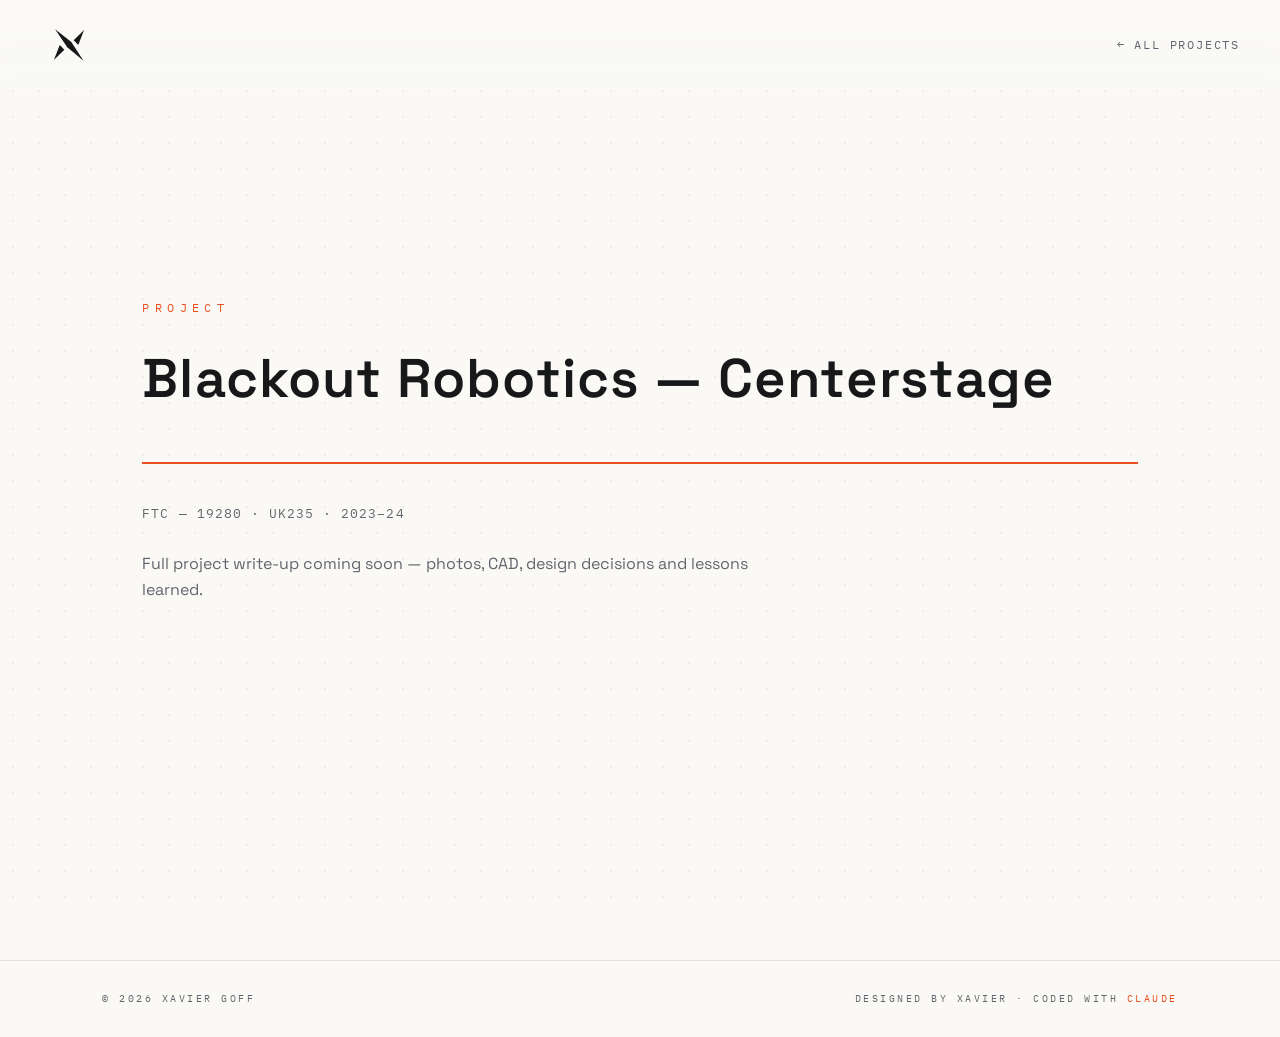
==== projects/blackout-centerstage.html @ dbae49eb "Makeathon Added, Co-contributors added, openable project boxes" ====
<!DOCTYPE html>
<html lang="en">
<head>
<meta charset="UTF-8">
<meta name="viewport" content="width=device-width, initial-scale=1.0">
<title>Blackout Robotics — Centerstage — Xavier Goff</title>
<link rel="preconnect" href="https://fonts.googleapis.com">
<link rel="preconnect" href="https://fonts.gstatic.com" crossorigin>
<link href="https://fonts.googleapis.com/css2?family=Space+Grotesk:wght@300;400;500;600;700&family=IBM+Plex+Mono:wght@300;400;500&display=swap" rel="stylesheet">
<link rel="stylesheet" href="../styles.css">
</head>
<body>
<div class="grid-bg"></div>
<nav>
  <a href="../index.html" aria-label="Home">
    <svg class="nav-mark" viewBox="0 0 100 100" xmlns="http://www.w3.org/2000/svg">
      <path d="M26 23 L54 45 L75 77 L47 54 Z"/>
      <path d="M76 24 L58 42 L66 50 Z"/>
      <path d="M24 76 L42 58 L34 50 Z"/>
    </svg>
  </a>
  <div class="nav-links">
    <a href="../index.html#projects">← All Projects</a>
  </div>
</nav>
<section style="min-height:100vh;display:flex;flex-direction:column;justify-content:center">
  <div class="kicker">Project</div>
  <h2 class="section-title">Blackout Robotics — Centerstage</h2>
  <div class="rule" style="transform:scaleX(1)"></div>
  <p style="font-family:var(--font-mono);font-size:13px;color:var(--ink-dim);letter-spacing:.08em">FTC — 19280 · UK235 · 2023–24</p>
  <p style="color:var(--ink-dim);margin-top:26px;max-width:640px">Full project write-up coming soon —
  photos, CAD, design decisions and lessons learned.</p>
</section>
<footer>
  <span>© 2026 XAVIER GOFF</span>
  <span>DESIGNED BY XAVIER · CODED WITH <a class="credit" href="https://claude.ai" target="_blank" rel="noopener">CLAUDE</a></span>
</footer>
</body>
</html>
---- styles.css ----
/* ============================================================
   THEME TOKENS — clean light theme with a bold accent.
   Change these to re-skin the whole site.
   ============================================================ */
:root{
  --bg:          #faf9f6;   /* warm off-white */
  --bg-2:        #ffffff;   /* card white */
  --ink:         #17181a;   /* near-black text */
  --ink-dim:     #63666e;   /* secondary text */
  --line:        #e4e1d8;   /* hairline rules */
  --line-bright: #cfc9ba;   /* stronger rules */
  --accent:      #e8501f;   /* international orange — the pop */
  --accent-soft: rgba(232,80,31,.07);
  --font-head: 'Space Grotesk', sans-serif;
  --font-mono: 'IBM Plex Mono', monospace;
}

*{margin:0;padding:0;box-sizing:border-box}
html{scroll-behavior:smooth}
body{
  background:var(--bg);
  color:var(--ink);
  font-family:var(--font-head);
  overflow-x:hidden;
  line-height:1.6;
}

/* ---------- scroll progress bar ---------- */
#progress{position:fixed;top:0;left:0;height:3px;width:0;background:var(--accent);z-index:200}

/* ---------- dot grid background ---------- */
.grid-bg{
  position:fixed;inset:0;z-index:-3;pointer-events:none;
  background-image:radial-gradient(circle, var(--line) 1px, transparent 1.4px);
  background-size:26px 26px;
  opacity:.55;
  animation:gridDrift 120s linear infinite;
}
@keyframes gridDrift{from{background-position:0 0}to{background-position:104px 104px}}

/* ---------- floating geometric shapes (ambient movement) ---------- */
.shape-wrap{position:fixed;z-index:-2;pointer-events:none;will-change:transform}
.shape{opacity:.28;animation:floatA var(--dur,26s) ease-in-out infinite alternate}
.shape.sq{border:1.5px solid var(--accent)}
.shape.sq.gray{border-color:var(--line-bright)}
.shape.ci{border:1.5px solid var(--accent);border-radius:50%}
.shape.ci.gray{border-color:var(--line-bright)}
.shape.di{border:1.5px solid var(--accent);transform:rotate(45deg)}
.shape.dot{background:var(--accent);border-radius:50%;opacity:.35}
.shape.plus{color:var(--accent);font-family:var(--font-mono);font-size:22px;opacity:.4}
@keyframes floatA{
  from{transform:translate(0,0) rotate(0deg)}
  to{transform:translate(26px,-34px) rotate(14deg)}
}

/* ---------- nav ---------- */
nav{
  position:fixed;top:0;left:0;right:0;z-index:100;
  display:flex;justify-content:space-between;align-items:center;
  padding:16px 40px;
  background:linear-gradient(rgba(250,249,246,.95), rgba(250,249,246,.8) 70%, transparent);
  backdrop-filter:blur(6px);
}
/* Your logo, vectorized. To swap in an exact file later, replace the
   <path> data in the nav <svg> and in the sketch divider <svg> below. */
.nav-mark{width:58px;height:58px;display:block;transition:transform .4s cubic-bezier(.22,1,.36,1)}
@media(max-width:640px){.nav-mark{width:44px;height:44px}}
.nav-mark path{fill:var(--ink);transition:fill .3s}
a:hover > .nav-mark{transform:rotate(90deg)}
a:hover > .nav-mark path{fill:var(--accent)}
.nav-links{display:flex;gap:34px;align-items:center}
.nav-links a{
  color:var(--ink-dim);text-decoration:none;font-family:var(--font-mono);
  font-size:12px;letter-spacing:.15em;text-transform:uppercase;
  position:relative;transition:color .25s;
}
.nav-links a::after{
  content:'';position:absolute;left:0;bottom:-5px;height:2px;width:0;
  background:var(--accent);transition:width .3s;
}
.nav-links a:hover{color:var(--ink)}
.nav-links a:hover::after{width:100%}
@media(max-width:640px){.nav-links{gap:18px}.nav-links a{font-size:10px}nav{padding:14px 20px}}

/* ---------- section scaffolding ---------- */
section{position:relative;padding:130px 8vw;max-width:1200px;margin:0 auto}
.kicker{
  font-family:var(--font-mono);font-size:12px;letter-spacing:.45em;
  text-transform:uppercase;color:var(--accent);margin-bottom:18px;
}
h2.section-title{
  font-size:clamp(2rem,5vw,3.4rem);font-weight:600;letter-spacing:.02em;
  margin-bottom:14px;
}
.rule{
  height:2px;background:var(--accent);margin:26px 0 40px;
  transform-origin:left;transform:scaleX(0);transition:transform 1.1s cubic-bezier(.22,1,.36,1);
}
.visible .rule{transform:scaleX(1)}

/* generic reveal */
.reveal{opacity:0;transform:translateY(28px);transition:opacity .8s ease,transform .8s cubic-bezier(.22,1,.36,1)}
.visible .reveal{opacity:1;transform:none}
.reveal.d1{transition-delay:.12s}.reveal.d2{transition-delay:.24s}.reveal.d3{transition-delay:.36s}

/* ---------- hero ---------- */
.hero{
  min-height:100vh;display:flex;flex-direction:column;justify-content:center;align-items:center;
  text-align:center;padding:0 6vw;position:relative;
}
.hero .kicker{margin-bottom:26px}
.hero h1{
  font-size:clamp(2.6rem,9vw,6.5rem);font-weight:700;letter-spacing:.08em;
  line-height:1.05;
}
.hero h1 span{display:inline-block;opacity:0;transform:translateY(30px);animation:letterIn .7s cubic-bezier(.22,1,.36,1) forwards}
@keyframes letterIn{to{opacity:1;transform:none}}

/* orange swipe under the name */
.name-underline{
  height:5px;width:0;background:var(--accent);margin:22px auto 0;
  animation:swipe .9s cubic-bezier(.22,1,.36,1) forwards 1.5s;
}
@keyframes swipe{to{width:min(340px,52vw)}}

.hero-sub{
  margin-top:24px;font-family:var(--font-mono);font-size:13px;letter-spacing:.12em;
  color:var(--ink-dim);opacity:0;animation:fadeIn 1s forwards 2s;
}
.hero-sub b{color:var(--accent);font-weight:400}
@keyframes fadeIn{to{opacity:1}}
.hero-cta{
  margin-top:46px;opacity:0;animation:fadeIn 1s forwards 2.4s;
  font-family:var(--font-mono);font-size:12px;letter-spacing:.25em;text-transform:uppercase;
  color:var(--ink);text-decoration:none;border:1.5px solid var(--ink);
  padding:14px 30px;position:relative;transition:all .3s;
}
.hero-cta:hover{border-color:var(--accent);color:var(--accent);background:var(--accent-soft);transform:translateY(-2px)}
.scroll-hint{
  position:absolute;bottom:34px;font-family:var(--font-mono);font-size:10px;
  letter-spacing:.4em;color:var(--ink-dim);opacity:0;animation:fadeIn 1s forwards 3s;
}
.scroll-hint::after{
  content:'';display:block;width:1px;height:38px;margin:10px auto 0;
  background:linear-gradient(var(--accent),transparent);animation:hintPulse 2s infinite;
}
@keyframes hintPulse{0%,100%{opacity:.3}50%{opacity:1}}

/* ---------- pencil-sketch logo divider (scroll-scrubbed) ----------
   The wrapper is tall; the artwork is sticky-centered in the viewport
   and sketches itself in as you scroll through the wrapper. */
.sketch-wrap{min-height:100vh;position:relative}
.sketch-sticky{
  height:100vh;
  display:flex;flex-direction:column;align-items:center;justify-content:center;
}
.sketch-svg{width:min(470px,78vw);height:auto;overflow:visible;will-change:transform}
.sketch-path{stroke:#43444a;stroke-width:1.7;fill:none;stroke-linejoin:round;stroke-linecap:round}
.sketch-fill{opacity:.9}
.logo-caption{
  font-family:var(--font-mono);font-size:10px;letter-spacing:.35em;color:var(--ink-dim);
  text-transform:uppercase;margin-top:26px;
}

/* ---------- about ---------- */
.about-grid{display:grid;grid-template-columns:340px 1fr;gap:60px;align-items:start}
@media(max-width:860px){.about-grid{grid-template-columns:1fr}}
.photo-frame{
  position:relative;aspect-ratio:4/5;border:1.5px solid var(--ink);
  background:repeating-linear-gradient(45deg, transparent, transparent 10px, rgba(23,24,26,.04) 10px, rgba(23,24,26,.04) 11px);
  display:flex;align-items:center;justify-content:center;
}
.photo-frame::before,.photo-frame::after{
  content:'';position:absolute;width:18px;height:18px;border:2px solid var(--accent);
}
.photo-frame::before{top:-7px;left:-7px;border-right:none;border-bottom:none}
.photo-frame::after{bottom:-7px;right:-7px;border-left:none;border-top:none}
.photo-frame .ph-label{font-family:var(--font-mono);font-size:11px;letter-spacing:.25em;color:var(--ink-dim);text-align:center;padding:0 20px}
/* To use a real photo: delete the .ph-label div and add
   <img src="me.jpg" style="width:100%;height:100%;object-fit:cover"> inside .photo-frame */
.about-text p{color:var(--ink-dim);margin-bottom:14px;font-size:1rem}
.about-text p b{color:var(--ink);font-weight:500}

.spec-sheet{
  margin-top:18px;display:grid;grid-template-columns:repeat(auto-fit,minmax(140px,1fr));gap:1px;
  background:var(--line);border:1px solid var(--line);
}
.spec{background:var(--bg-2);padding:12px 14px}
.spec .num{font-size:1.45rem;font-weight:600;color:var(--accent)}
.spec .lbl{font-family:var(--font-mono);font-size:10px;letter-spacing:.2em;text-transform:uppercase;color:var(--ink-dim);margin-top:4px}

/* ---------- projects ---------- */
.proj{
  position:relative;border:1px solid var(--line);background:#ffffff;
  padding:54px 54px 48px;margin-bottom:70px;
  transition:border-color .35s, box-shadow .35s, transform .35s;
}
.proj:hover{border-color:var(--line-bright);box-shadow:0 18px 44px -26px rgba(23,24,26,.35);transform:translateY(-4px)}
.proj::before{
  content:attr(data-fig);position:absolute;top:-11px;left:26px;background:var(--bg);
  padding:0 12px;font-family:var(--font-mono);font-size:11px;letter-spacing:.3em;color:var(--accent);
}
.proj::after{
  content:'';position:absolute;left:0;top:0;width:3px;height:0;background:var(--accent);
  transition:height .4s cubic-bezier(.22,1,.36,1);
}
.proj:hover::after{height:100%}
@media(max-width:700px){.proj{padding:38px 24px}}
.proj-head{display:flex;flex-wrap:wrap;align-items:baseline;gap:14px 22px;margin-bottom:6px}
.proj-head h3{font-size:clamp(1.4rem,3.2vw,2.1rem);font-weight:600;letter-spacing:.03em}
.proj-cat{
  font-family:var(--font-mono);font-size:10px;letter-spacing:.25em;text-transform:uppercase;
  color:var(--accent);border:1px solid var(--accent);padding:4px 10px;
}
.proj-years{font-family:var(--font-mono);font-size:12px;color:var(--ink-dim);letter-spacing:.15em}
.proj-sub{font-family:var(--font-mono);font-size:13px;color:var(--ink-dim);letter-spacing:.08em;margin-bottom:26px}
.proj-body{display:grid;grid-template-columns:1fr 320px;gap:44px;align-items:start}
@media(max-width:860px){.proj-body{grid-template-columns:1fr}}
.proj-desc{color:var(--ink-dim);font-size:.98rem}
.proj-img{
  aspect-ratio:4/3;border:1px solid var(--line);position:relative;
  background:repeating-linear-gradient(-45deg, transparent, transparent 12px, rgba(23,24,26,.04) 12px, rgba(23,24,26,.04) 13px);
  display:flex;align-items:center;justify-content:center;
  font-family:var(--font-mono);font-size:10px;letter-spacing:.25em;color:var(--ink-dim);
}
/* Real image: in the PROJECTS array below set image:"photos/robot.jpg" */
.proj-img img{width:100%;height:100%;object-fit:contain;display:block}
.awards{display:flex;flex-wrap:wrap;gap:10px;margin-top:26px}
.award{
  font-family:var(--font-mono);font-size:11px;letter-spacing:.06em;color:var(--ink);
  border:1px solid var(--line-bright);background:var(--accent-soft);padding:7px 14px;
  display:inline-flex;align-items:center;gap:8px;
}
.award::before{content:'◈';color:var(--accent);font-size:10px}

/* ---------- marquee divider ---------- */
.marquee{
  overflow:hidden;white-space:nowrap;padding:26px 0;
  border-top:1px solid var(--line);border-bottom:1px solid var(--line);
}
.marquee-inner{
  display:inline-block;animation:scrollX 24s linear infinite;
  font-weight:700;font-size:clamp(1.8rem,4.5vw,3.2rem);letter-spacing:.06em;
  color:transparent;-webkit-text-stroke:1.5px var(--accent);
}
@keyframes scrollX{from{transform:translateX(0)}to{transform:translateX(-50%)}}

/* ---------- skills ---------- */
.skills-grid{display:grid;grid-template-columns:repeat(auto-fill,minmax(170px,1fr));gap:1px;background:var(--line);border:1px solid var(--line)}
.skill{
  background:var(--bg-2);padding:26px 20px;transition:background .3s, transform .3s;position:relative;overflow:hidden;
}
.skill:hover{background:#f4f1ea;transform:translateY(-3px)}
.skill .s-cat{font-family:var(--font-mono);font-size:9px;letter-spacing:.3em;text-transform:uppercase;color:var(--accent);margin-bottom:8px}
.skill .s-name{font-weight:500;font-size:1.05rem}

/* ---------- contact ---------- */
.contact{text-align:center}
.contact h2{font-size:clamp(2rem,6vw,3.8rem);font-weight:600;line-height:1.15}
.contact h2 em{font-style:normal;color:var(--accent)}
.contact-mail{
  display:inline-block;margin-top:38px;font-family:var(--font-mono);font-size:14px;
  letter-spacing:.12em;color:var(--ink);text-decoration:none;
  border:1.5px solid var(--ink);padding:16px 34px;transition:all .3s;
}
.contact-mail:hover{border-color:var(--accent);color:var(--accent);background:var(--accent-soft);transform:translateY(-2px)}
.socials{margin-top:30px;display:flex;justify-content:center;gap:30px}
.socials a{font-family:var(--font-mono);font-size:12px;letter-spacing:.2em;color:var(--ink-dim);text-decoration:none;transition:color .25s}
.socials a:hover{color:var(--accent)}

footer{
  border-top:1px solid var(--line);margin-top:60px;padding:30px 8vw;
  display:flex;justify-content:space-between;flex-wrap:wrap;gap:10px;
  font-family:var(--font-mono);font-size:10px;letter-spacing:.25em;color:var(--ink-dim);text-transform:uppercase;
}

/* ---------- about: portrait + current roles ---------- */
.photo-frame img{width:100%;height:100%;object-fit:cover;display:block}
.now-list{margin-top:18px;border:1px solid var(--line);background:var(--bg-2)}
.now-item{display:flex;gap:16px;align-items:baseline;padding:9px 16px;border-bottom:1px solid var(--line)}
.now-item:last-child{border-bottom:none}
.now-label{font-family:var(--font-mono);font-size:10px;letter-spacing:.25em;text-transform:uppercase;color:var(--accent);min-width:76px;flex-shrink:0}
.now-body b{font-weight:600;font-size:.95rem}
.now-sub{display:block;font-family:var(--font-mono);font-size:10.5px;color:var(--ink-dim);letter-spacing:.05em;margin-top:1px}

/* ---------- experience ---------- */
.exp{display:grid;grid-template-columns:160px 1fr;gap:26px;padding:30px 0;border-bottom:1px solid var(--line)}
.exp:last-child{border-bottom:none}
.exp-period{font-family:var(--font-mono);font-size:12px;color:var(--ink-dim);letter-spacing:.1em;padding-top:5px}
.exp h3{font-size:1.25rem;font-weight:600}
.exp-org{color:var(--accent);font-family:var(--font-mono);font-size:12px;letter-spacing:.15em;text-transform:uppercase;margin:4px 0 10px}
.exp p{color:var(--ink-dim);font-size:.97rem}
@media(max-width:700px){.exp{grid-template-columns:1fr;gap:6px}}

/* ---------- gallery: fly-through as you scroll ---------- */
.gallery-wrap{height:1100vh;position:relative}
.gallery-sticky{position:sticky;top:0;height:100vh;overflow:hidden}
.gallery-kicker{position:absolute;top:96px;left:8vw;z-index:50}
.gallery-scene{position:relative;width:100%;height:100%;perspective:900px;transform-style:preserve-3d}
.g-card{
  position:absolute;left:50%;top:50%;width:min(460px,66vw);
  border:1px solid var(--line-bright);background:#fff;
  padding:12px 12px 0;
  box-shadow:0 24px 60px -30px rgba(23,24,26,.4);will-change:transform,opacity;
  display:flex;flex-direction:column;overflow:hidden;
}
.g-card .g-photo{
  width:100%;aspect-ratio:4/3;object-fit:cover;display:block;
  background:repeating-linear-gradient(-45deg, transparent, transparent 12px, rgba(23,24,26,.05) 12px, rgba(23,24,26,.05) 13px);
}
.g-card .g-empty{
  width:100%;aspect-ratio:4/3;display:flex;align-items:center;justify-content:center;
  text-align:center;padding:0 18px;
  background:repeating-linear-gradient(-45deg, transparent, transparent 12px, rgba(23,24,26,.05) 12px, rgba(23,24,26,.05) 13px);
  font-family:var(--font-mono);font-size:9px;letter-spacing:.2em;color:var(--ink-dim);
}
.g-caption{
  padding:12px 4px;text-align:center;
  font-family:var(--font-mono);font-size:10px;letter-spacing:.2em;text-transform:uppercase;color:var(--ink-dim);
}

/* ---------- footer credit ---------- */
.credit{color:var(--accent);text-decoration:none}
.credit:hover{text-decoration:underline}

/* ---------- project image hover-swap (true replace, transparent-safe) ---------- */
.proj-img.has-img{background:none;border:none;box-shadow:none}
.proj-img .base-img{transition:opacity 1.15s cubic-bezier(.25,.1,.25,1)}
.proj-img .hover-img{
  position:absolute;inset:0;width:100%;height:100%;object-fit:contain;opacity:0;
  transform:scale(.99);
  transition:opacity 1.15s cubic-bezier(.25,.1,.25,1), transform 1.15s cubic-bezier(.25,.1,.25,1);
}
.proj-img:hover .hover-img{opacity:1;transform:scale(1)}
.proj-img:hover .base-img{opacity:0}

/* ---------- highlighted personal award ---------- */
.award.special{background:var(--accent);border-color:var(--accent);color:#fff}
.award.special::before{color:#fff}

/* ---------- experience logos ---------- */
.exp-main{display:flex;gap:18px;align-items:flex-start}
.exp-logo{width:46px;height:46px;object-fit:contain;flex-shrink:0;border:1px solid var(--line);background:#fff;padding:4px}
@media(max-width:700px){.exp-logo{width:38px;height:38px}}

/* ---------- skill category colors ---------- */
.skill{box-shadow:inset 3px 0 0 var(--cat, transparent)}
.skill .s-cat{color:var(--cat, var(--accent))}
.skill[data-cat="CAD"]{--cat:#e8501f}
.skill[data-cat="Code"]{--cat:#2563c9}
.skill[data-cat="Elec"]{--cat:#0f8a5f}
.skill[data-cat="Fab"]{--cat:#8b5cf6}
.skill[data-cat="Tools"]{--cat:#0d9488}
.skill[data-cat="Team"]{--cat:#d4386f}

/* ---------- "expand" hover: product rises upward, stays inside its box ---------- */
.proj-img.expand{align-self:center;aspect-ratio:1/1}   /* taller box = expanded view keeps more width */
.proj-img.expand img{object-position:center bottom}
.proj-img.expand .base-img{
  transform-origin:bottom center;
  transition:opacity 1.1s cubic-bezier(.25,.1,.25,1), transform 1.1s cubic-bezier(.25,.1,.25,1);
}
.proj-img.expand:hover .base-img{opacity:0;transform:scale(.92)}   /* zooms out as it hands over */
.proj-img.expand .hover-img{
  position:absolute;inset:0;width:100%;height:100%;object-fit:contain;
  transform-origin:bottom center;
  transform:scale(.78);opacity:0;
  transition:opacity 1.1s cubic-bezier(.25,.1,.25,1), transform 1.1s cubic-bezier(.25,.1,.25,1);
}
.proj-img.expand:hover .hover-img{opacity:1;transform:scale(1)}    /* grows up from the base */

/* ---------- nav projects dropdown ---------- */
.nav-drop{position:relative;display:flex;align-items:center}
.drop-arrow{font-size:13px;opacity:.75;line-height:1}
.drop-menu{
  position:absolute;top:100%;left:50%;transform:translateX(-50%) translateY(6px);
  min-width:240px;background:var(--bg-2);border:1px solid var(--line);
  box-shadow:0 16px 40px -20px rgba(23,24,26,.35);
  opacity:0;visibility:hidden;transition:opacity .25s, transform .25s, visibility .25s;
  padding:6px 0;z-index:120;
}
.nav-drop:hover .drop-menu{opacity:1;visibility:visible;transform:translateX(-50%) translateY(0)}
.drop-menu a{
  display:block;padding:9px 18px;font-family:var(--font-mono);font-size:11px;
  letter-spacing:.08em;color:var(--ink-dim);text-decoration:none;text-transform:none;
}
.drop-menu a::after{display:none}
.drop-menu a:hover{color:var(--accent);background:var(--accent-soft)}

/* ---------- clickable project cards ---------- */
.proj.clickable{cursor:pointer}
.open-hint{
  position:absolute;top:20px;right:24px;font-family:var(--font-mono);font-size:10px;
  letter-spacing:.25em;color:var(--accent);opacity:0;transition:opacity .3s, transform .3s;
  transform:translateX(-6px);
}
.proj:hover .open-hint{opacity:1;transform:none}

/* ---------- project co-contributors ---------- */
.contribs{font-family:var(--font-mono);font-size:11px;letter-spacing:.08em;color:var(--ink-dim);margin:2px 0 10px}
.contribs a{color:var(--accent);text-decoration:none}
.contribs a:hover{text-decoration:underline}
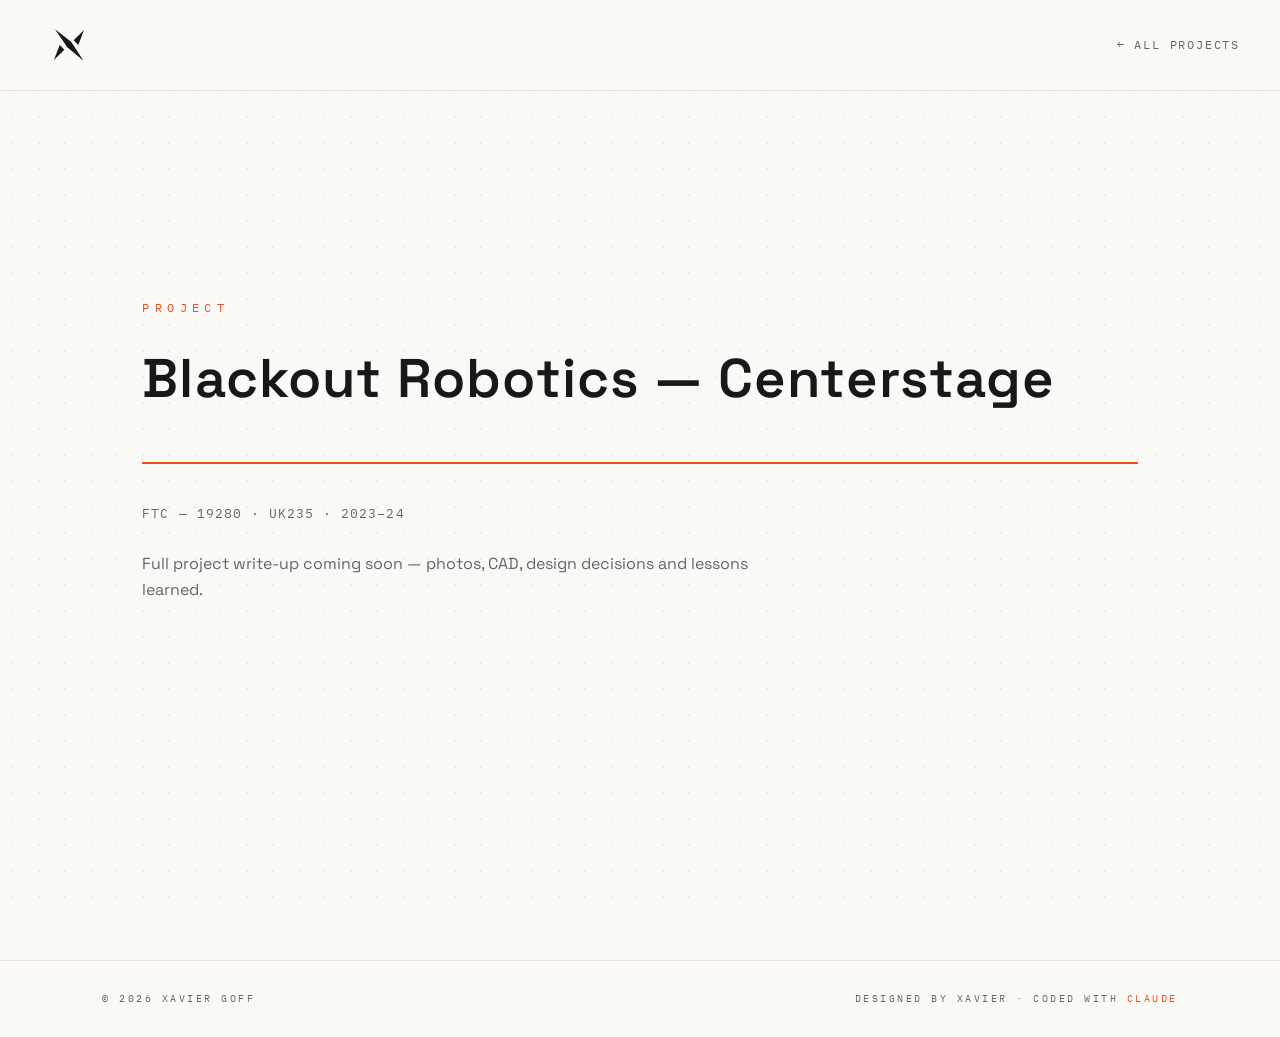
==== commit 32931f0e: "restore sticky sections + cache-bust stylesheet" ====
--- a/projects/blackout-centerstage.html
+++ b/projects/blackout-centerstage.html
@@ -7,7 +7,7 @@
 <link rel="preconnect" href="https://fonts.googleapis.com">
 <link rel="preconnect" href="https://fonts.gstatic.com" crossorigin>
 <link href="https://fonts.googleapis.com/css2?family=Space+Grotesk:wght@300;400;500;600;700&family=IBM+Plex+Mono:wght@300;400;500&display=swap" rel="stylesheet">
-<link rel="stylesheet" href="../styles.css">
+<link rel="stylesheet" href="../styles.css?v=2">
 </head>
 <body>
 <div class="grid-bg"></div>
--- a/styles.css
+++ b/styles.css
@@ -58,8 +58,8 @@
   position:fixed;top:0;left:0;right:0;z-index:100;
   display:flex;justify-content:space-between;align-items:center;
   padding:16px 40px;
-  background:linear-gradient(rgba(250,249,246,.95), rgba(250,249,246,.8) 70%, transparent);
-  backdrop-filter:blur(6px);
+  background:var(--bg);
+  border-bottom:1px solid var(--line);
 }
 /* Your logo, vectorized. To swap in an exact file later, replace the
    <path> data in the nav <svg> and in the sketch divider <svg> below. */
@@ -80,10 +80,15 @@
 }
 .nav-links a:hover{color:var(--ink)}
 .nav-links a:hover::after{width:100%}
-@media(max-width:640px){.nav-links{gap:18px}.nav-links a{font-size:10px}nav{padding:14px 20px}}
+@media(max-width:640px){.nav-links{gap:18px}.nav-links a{font-size:10px}nav{padding:14px 20px}.drop-arrow{display:none}}
+@media(max-width:480px){
+  .nav-links{gap:11px}
+  .nav-links a{font-size:9px;letter-spacing:.06em}
+  nav{padding:12px 14px}
+}
 
 /* ---------- section scaffolding ---------- */
-section{position:relative;padding:130px 8vw;max-width:1200px;margin:0 auto}
+section{position:relative;padding:130px 8vw;max-width:1200px;margin:0 auto;overflow-x:clip}
 .kicker{
   font-family:var(--font-mono);font-size:12px;letter-spacing:.45em;
   text-transform:uppercase;color:var(--accent);margin-bottom:18px;
@@ -248,9 +253,14 @@
 /* ---------- skills ---------- */
 .skills-grid{display:grid;grid-template-columns:repeat(auto-fill,minmax(170px,1fr));gap:1px;background:var(--line);border:1px solid var(--line)}
 .skill{
-  background:var(--bg-2);padding:26px 20px;transition:background .3s, transform .3s;position:relative;overflow:hidden;
-}
-.skill:hover{background:#f4f1ea;transform:translateY(-3px)}
+  background:var(--bg-2);padding:26px 20px;position:relative;overflow:hidden;
+  transition:box-shadow .25s;
+  transform-style:preserve-3d;will-change:transform;
+}
+.skill:hover{
+  background:var(--bg-2);z-index:5;
+  box-shadow:inset 3px 0 0 var(--cat, transparent), 0 20px 40px -18px rgba(23,24,26,.45);
+}
 .skill .s-cat{font-family:var(--font-mono);font-size:9px;letter-spacing:.3em;text-transform:uppercase;color:var(--accent);margin-bottom:8px}
 .skill .s-name{font-weight:500;font-size:1.05rem}
 
@@ -354,8 +364,8 @@
 .skill[data-cat="Team"]{--cat:#d4386f}
 
 /* ---------- "expand" hover: product rises upward, stays inside its box ---------- */
-.proj-img.expand{align-self:center;aspect-ratio:1/1}   /* taller box = expanded view keeps more width */
-.proj-img.expand img{object-position:center bottom}
+.proj-img.expand{align-self:center;aspect-ratio:1/1;top:-50px;margin-bottom:-60px}   /* taller box = expanded view keeps more width */
+.proj-img.expand img{object-position:center}
 .proj-img.expand .base-img{
   transform-origin:bottom center;
   transition:opacity 1.1s cubic-bezier(.25,.1,.25,1), transform 1.1s cubic-bezier(.25,.1,.25,1);
@@ -400,3 +410,10 @@
 .contribs{font-family:var(--font-mono);font-size:11px;letter-spacing:.08em;color:var(--ink-dim);margin:2px 0 10px}
 .contribs a{color:var(--accent);text-decoration:none}
 .contribs a:hover{text-decoration:underline}
+
+/* ---------- experience org links ---------- */
+.exp-org a{color:var(--accent);text-decoration:none}
+.exp-org a:hover{text-decoration:underline}
+
+/* instantly snap reveals to hidden (used when replaying section entrances) */
+.no-anim .reveal, .no-anim .rule{transition:none !important}
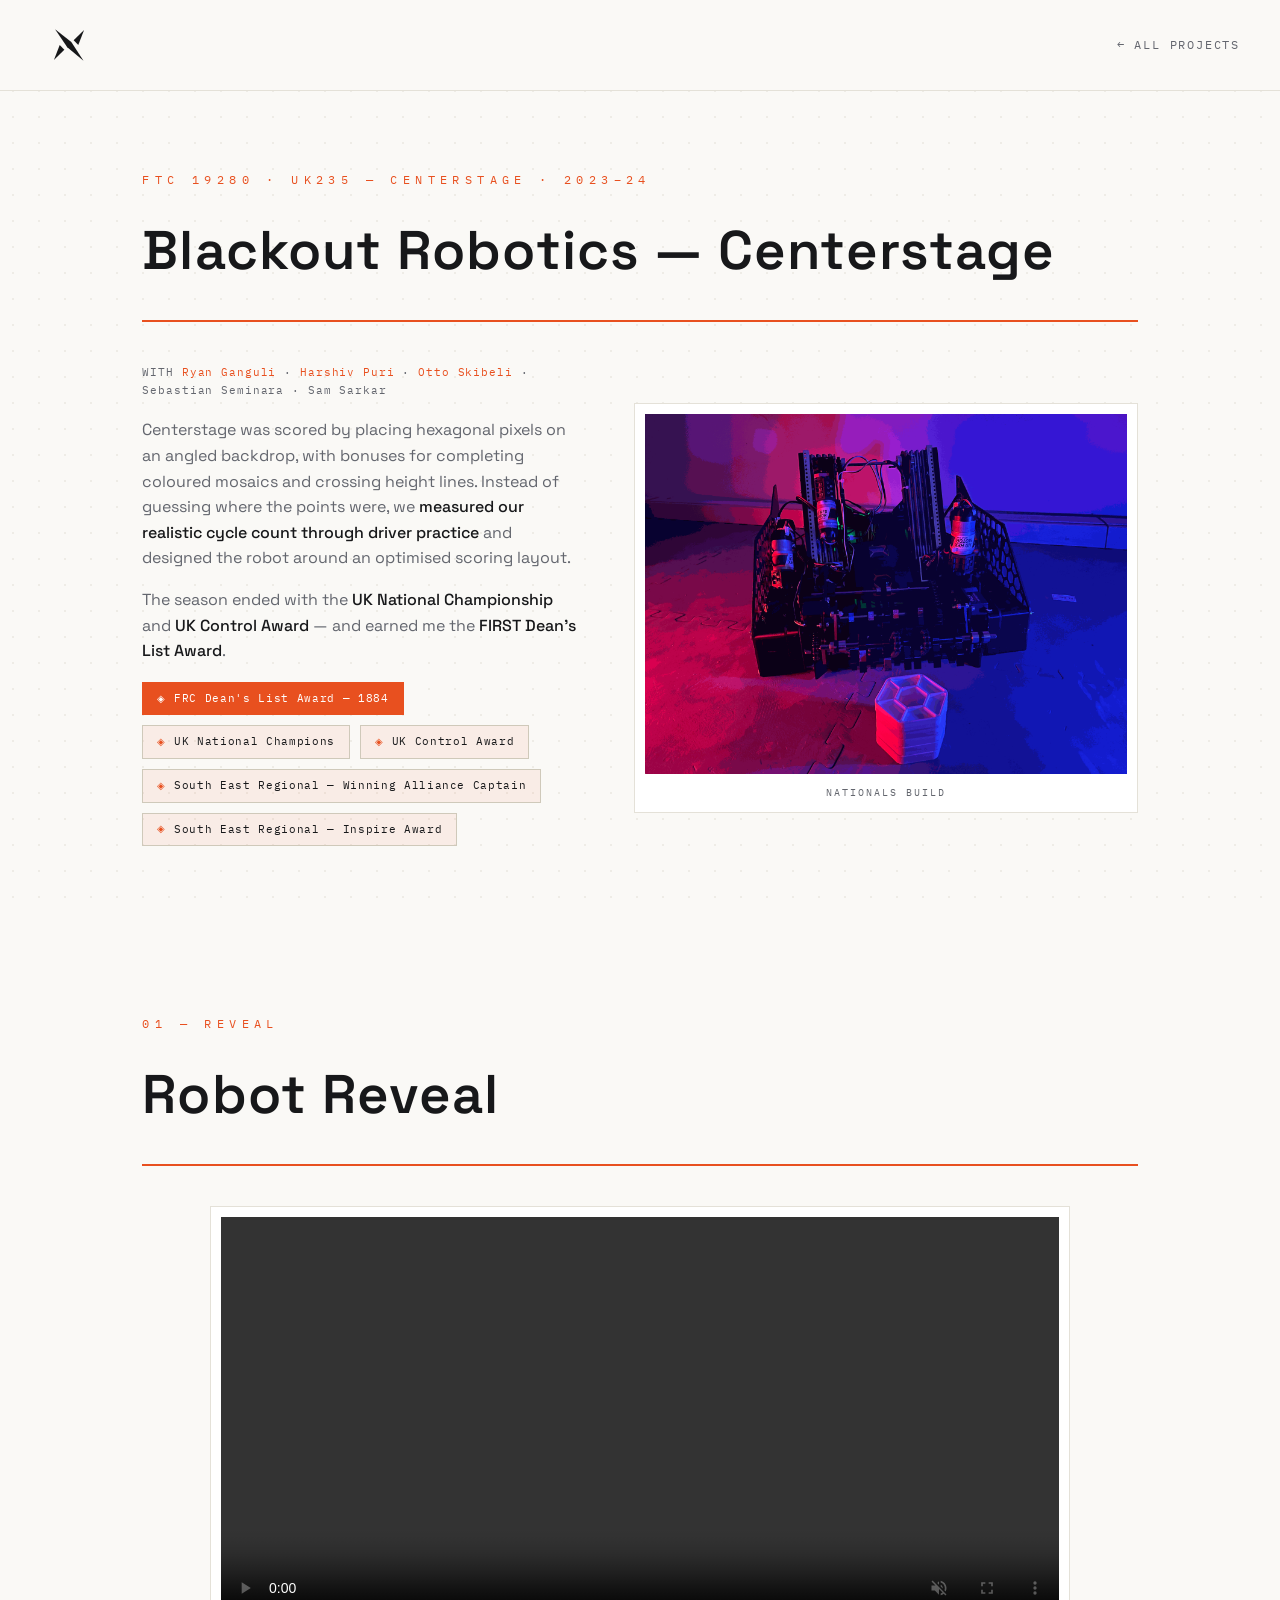
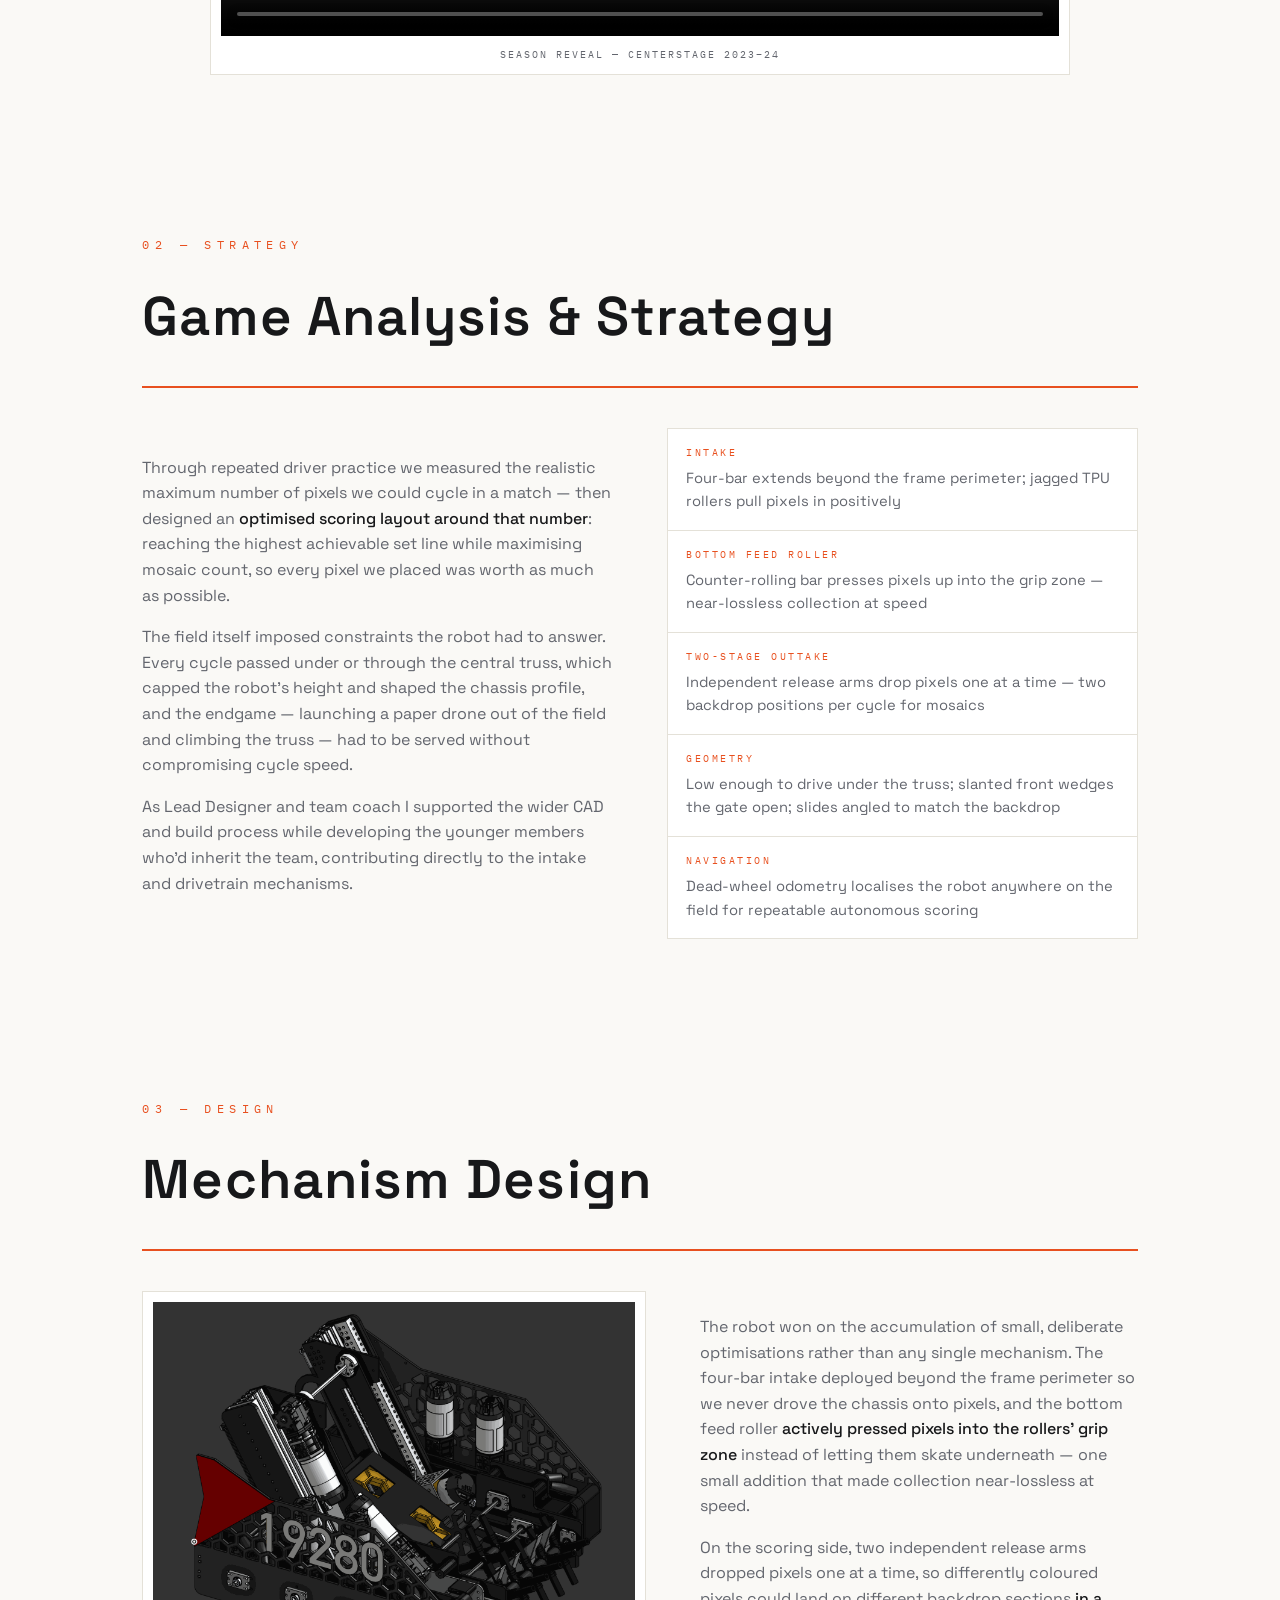
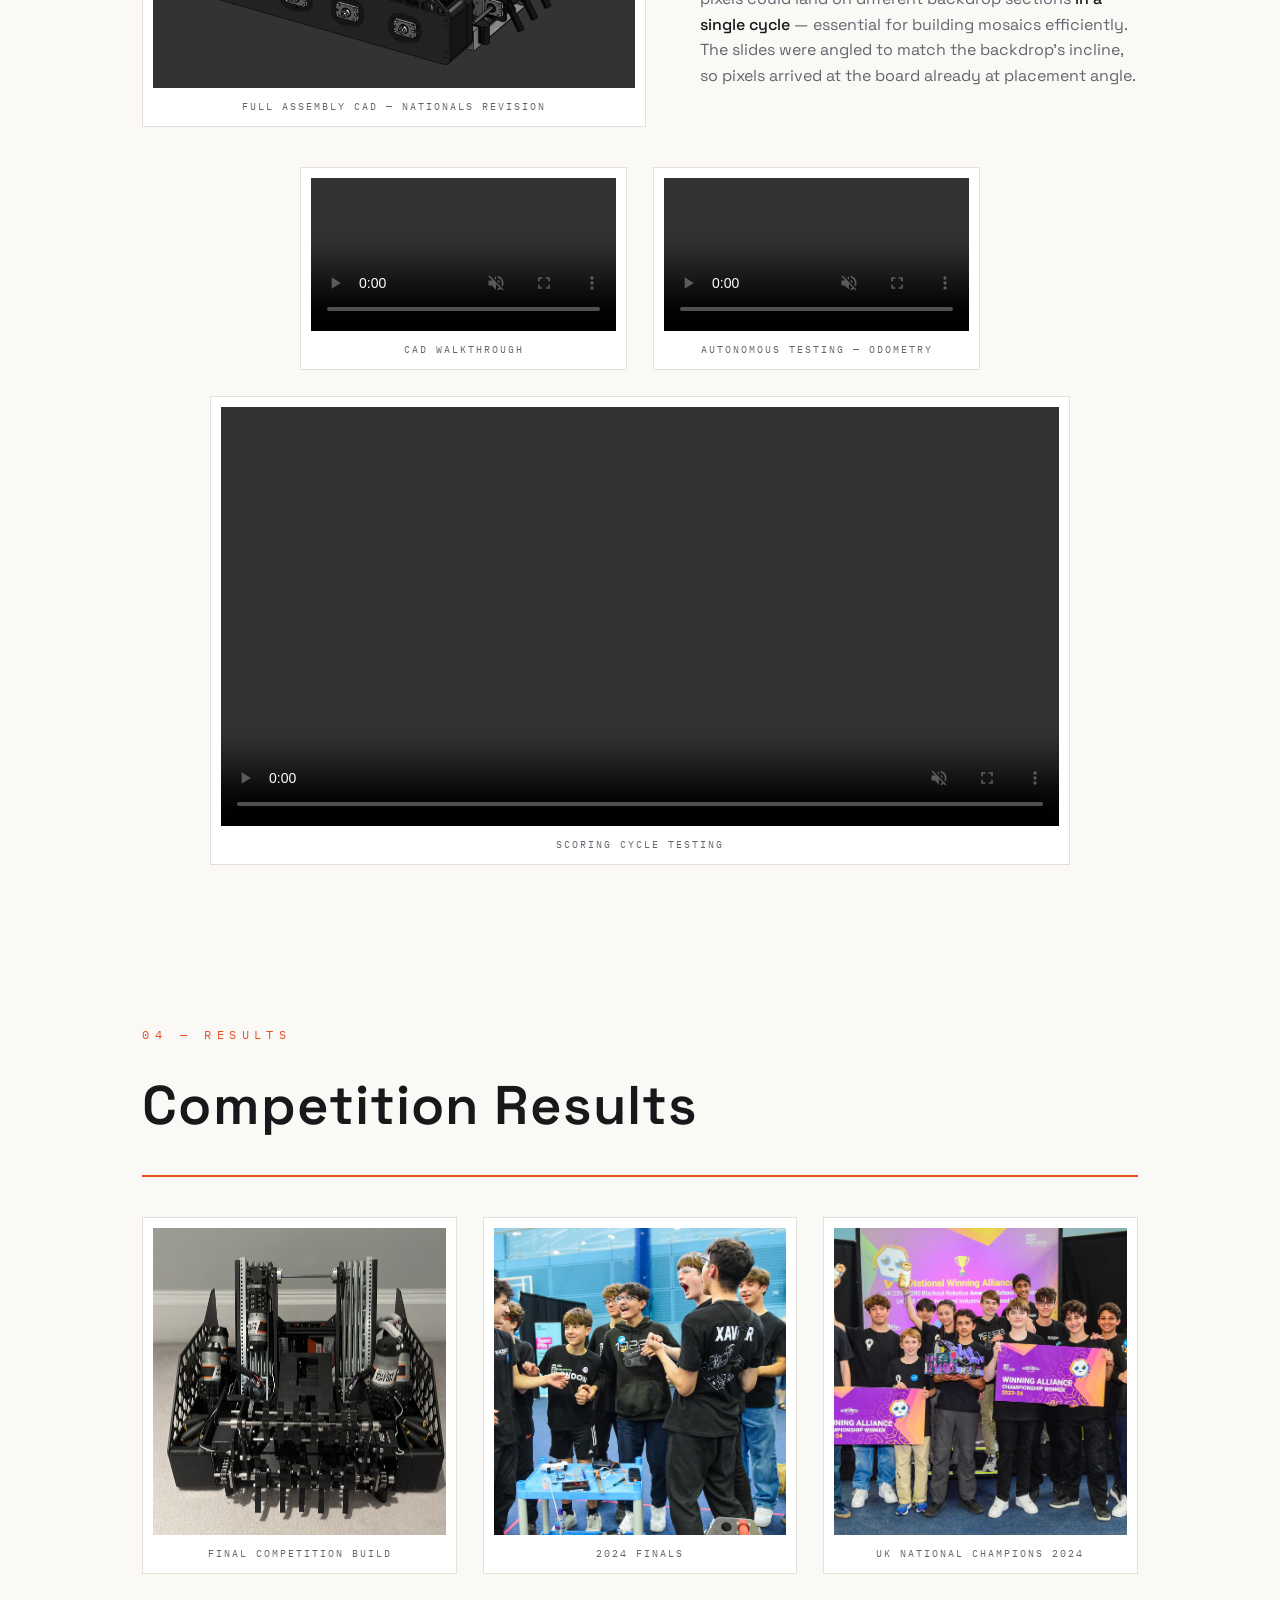
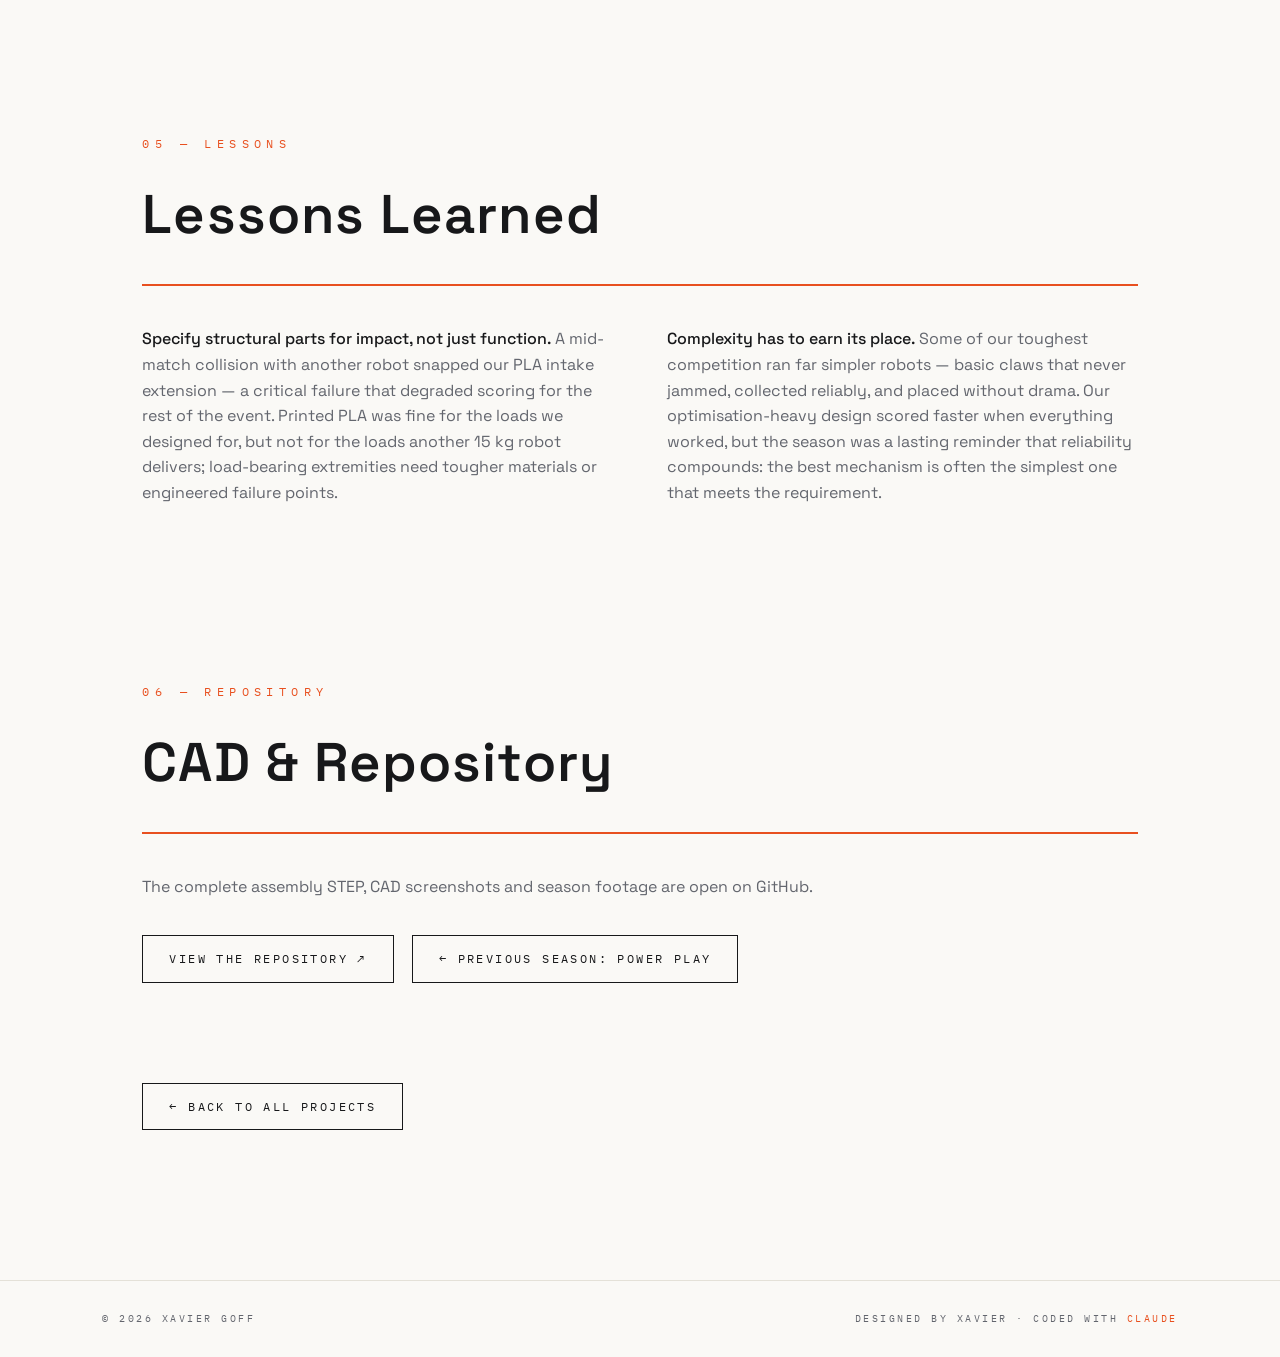
==== commit e190d510: "Add Power Play and Centerstage case pages" ====
--- a/projects/blackout-centerstage.html
+++ b/projects/blackout-centerstage.html
@@ -4,36 +4,206 @@
 <meta charset="UTF-8">
 <meta name="viewport" content="width=device-width, initial-scale=1.0">
 <title>Blackout Robotics — Centerstage — Xavier Goff</title>
+<meta name="description" content="FTC 19280 Centerstage robot — UK National Champions & Control Award. Data-driven design.">
 <link rel="preconnect" href="https://fonts.googleapis.com">
 <link rel="preconnect" href="https://fonts.gstatic.com" crossorigin>
 <link href="https://fonts.googleapis.com/css2?family=Space+Grotesk:wght@300;400;500;600;700&family=IBM+Plex+Mono:wght@300;400;500&display=swap" rel="stylesheet">
 <link rel="stylesheet" href="../styles.css?v=2">
+<style>
+.case section{padding:80px 8vw;overflow-x:clip}
+.case section.case-hero{padding-top:170px}
+.case p{color:var(--ink-dim);margin-bottom:16px}
+.case p b{color:var(--ink);font-weight:500}
+.case-meta{display:flex;flex-wrap:wrap;gap:10px;margin:18px 0 8px}
+.split{display:grid;grid-template-columns:1fr 1fr;gap:54px;align-items:center;margin-top:10px}
+.split > *{min-width:0}
+.split.wide-r{grid-template-columns:1fr 1.15fr}
+.split.wide-l{grid-template-columns:1.15fr 1fr}
+@media(max-width:900px){.split,.split.wide-r,.split.wide-l{grid-template-columns:1fr}}
+figure{border:1px solid var(--line);background:#fff;padding:10px 10px 0;margin:0}
+figure img,figure video{width:100%;display:block}
+figcaption{padding:11px 4px;text-align:center;font-family:var(--font-mono);font-size:10px;letter-spacing:.2em;text-transform:uppercase;color:var(--ink-dim)}
+.fig-row{display:grid;grid-template-columns:repeat(auto-fit,minmax(280px,1fr));gap:26px;margin-top:40px}
+.fig-row.portrait{max-width:680px;margin-left:auto;margin-right:auto}
+.fig-row figure.fill{display:flex;flex-direction:column}
+.fig-row figure.fill img{flex:1;min-height:0;object-fit:cover}
+.spec-list{display:grid;gap:1px;background:var(--line);border:1px solid var(--line)}
+.spec-item{background:var(--bg-2);padding:16px 18px}
+.spec-item .t{font-family:var(--font-mono);font-size:10px;letter-spacing:.25em;text-transform:uppercase;color:var(--accent);margin-bottom:6px}
+.spec-item .d{font-size:.92rem;color:var(--ink-dim)}
+.repo-link{display:inline-block;margin-top:20px;font-family:var(--font-mono);font-size:12px;letter-spacing:.2em;text-transform:uppercase;color:var(--ink);text-decoration:none;border:1.5px solid var(--ink);padding:13px 26px;transition:all .3s}
+.repo-link:hover{border-color:var(--accent);color:var(--accent);background:var(--accent-soft);transform:translateY(-2px)}
+.back-row{padding:0 8vw 90px;max-width:1200px;margin:0 auto}
+.rv,.rv-l,.rv-r{opacity:0;transition:opacity .9s ease, transform .9s cubic-bezier(.22,1,.36,1)}
+.rv{transform:translateY(34px)}
+.rv-l{transform:translateX(-46px)}
+.rv-r{transform:translateX(46px)}
+.in .rv,.in .rv-l,.in .rv-r{opacity:1;transform:none}
+.in .dl1{transition-delay:.15s}.in .dl2{transition-delay:.3s}.in .dl3{transition-delay:.45s}
+</style>
 </head>
 <body>
 <div class="grid-bg"></div>
 <nav>
   <a href="../index.html" aria-label="Home">
     <svg class="nav-mark" viewBox="0 0 100 100" xmlns="http://www.w3.org/2000/svg">
-      <path d="M26 23 L54 45 L75 77 L47 54 Z"/>
-      <path d="M76 24 L58 42 L66 50 Z"/>
-      <path d="M24 76 L42 58 L34 50 Z"/>
+      <path d="M26 23 L54 45 L75 77 L47 54 Z"/><path d="M76 24 L58 42 L66 50 Z"/><path d="M24 76 L42 58 L34 50 Z"/>
     </svg>
   </a>
-  <div class="nav-links">
-    <a href="../index.html#projects">← All Projects</a>
-  </div>
+  <div class="nav-links"><a href="../index.html#projects">← All Projects</a></div>
 </nav>
-<section style="min-height:100vh;display:flex;flex-direction:column;justify-content:center">
-  <div class="kicker">Project</div>
-  <h2 class="section-title">Blackout Robotics — Centerstage</h2>
-  <div class="rule" style="transform:scaleX(1)"></div>
-  <p style="font-family:var(--font-mono);font-size:13px;color:var(--ink-dim);letter-spacing:.08em">FTC — 19280 · UK235 · 2023–24</p>
-  <p style="color:var(--ink-dim);margin-top:26px;max-width:640px">Full project write-up coming soon —
-  photos, CAD, design decisions and lessons learned.</p>
-</section>
+
+<div class="case">
+
+<section class="case-hero in">
+  <div class="kicker rv">FTC 19280 · UK235 — Centerstage · 2023–24</div>
+  <h2 class="section-title rv dl1">Blackout Robotics — Centerstage</h2>
+  <div class="rule" style="transform:scaleX(1)"></div>
+  <div class="split wide-r">
+    <div>
+      <div class="contribs rv dl1">WITH <a href="https://www.linkedin.com/in/ryan-ganguli-087910319/" target="_blank" rel="noopener">Ryan Ganguli</a> · <a href="https://www.linkedin.com/in/harshiv-puri-4500202b2/" target="_blank" rel="noopener">Harshiv Puri</a> · <a href="https://www.linkedin.com/in/otto-skibeli-881054358/" target="_blank" rel="noopener">Otto Skibeli</a> · Sebastian Seminara · Sam Sarkar</div>
+      <p class="rv dl2" style="margin-top:18px">Centerstage was scored by placing hexagonal pixels on an angled backdrop, with bonuses
+      for completing coloured mosaics and crossing height lines. Instead of guessing where the
+      points were, we <b>measured our realistic cycle count through driver practice</b> and
+      designed the robot around an optimised scoring layout.</p>
+      <p class="rv dl2">The season ended with the <b>UK National Championship</b> and <b>UK Control Award</b> —
+      and earned me the <b>FIRST Dean's List Award</b>.</p>
+      <div class="case-meta awards rv dl3">
+        <span class="award special">FRC Dean's List Award — 1884</span>
+        <span class="award">UK National Champions</span>
+        <span class="award">UK Control Award</span>
+        <span class="award">South East Regional — Winning Alliance Captain</span>
+        <span class="award">South East Regional — Inspire Award</span>
+      </div>
+    </div>
+    <figure class="rv-r dl1">
+      <img src="../photos/blackout/s2-hero.png" alt="Centerstage robot">
+      <figcaption>Nationals build</figcaption>
+    </figure>
+  </div>
+</section>
+
+<section class="watch">
+  <div class="kicker rv">01 — Reveal</div>
+  <h2 class="section-title rv dl1">Robot Reveal</h2>
+  <div class="rule" style="transform:scaleX(1)"></div>
+  <figure class="rv dl1" style="max-width:860px;margin:10px auto 0">
+    <video src="../photos/blackout/s2-reveal.mp4" controls muted playsinline preload="metadata"></video>
+    <figcaption>Season reveal — Centerstage 2023–24</figcaption>
+  </figure>
+</section>
+
+<section class="watch">
+  <div class="kicker rv">02 — Strategy</div>
+  <h2 class="section-title rv dl1">Game Analysis &amp; Strategy</h2>
+  <div class="rule" style="transform:scaleX(1)"></div>
+  <div class="split">
+    <div class="rv-l dl1">
+      <p>Through repeated driver practice we measured the realistic maximum number of pixels
+      we could cycle in a match — then designed an <b>optimised scoring layout around that
+      number</b>: reaching the highest achievable set line while maximising mosaic count, so
+      every pixel we placed was worth as much as possible.</p>
+      <p>The field itself imposed constraints the robot had to answer. Every cycle passed
+      under or through the central truss, which capped the robot's height and shaped the
+      chassis profile, and the endgame — launching a paper drone out of the field and
+      climbing the truss — had to be served without compromising cycle speed.</p>
+      <p>As Lead Designer and team coach I supported the wider CAD and build process while
+      developing the younger members who'd inherit the team, contributing directly to the
+      intake and drivetrain mechanisms.</p>
+    </div>
+    <div class="spec-list rv-r dl2">
+      <div class="spec-item"><div class="t">Intake</div><div class="d">Four-bar extends beyond the frame perimeter; jagged TPU rollers pull pixels in positively</div></div>
+      <div class="spec-item"><div class="t">Bottom feed roller</div><div class="d">Counter-rolling bar presses pixels up into the grip zone — near-lossless collection at speed</div></div>
+      <div class="spec-item"><div class="t">Two-stage outtake</div><div class="d">Independent release arms drop pixels one at a time — two backdrop positions per cycle for mosaics</div></div>
+      <div class="spec-item"><div class="t">Geometry</div><div class="d">Low enough to drive under the truss; slanted front wedges the gate open; slides angled to match the backdrop</div></div>
+      <div class="spec-item"><div class="t">Navigation</div><div class="d">Dead-wheel odometry localises the robot anywhere on the field for repeatable autonomous scoring</div></div>
+    </div>
+  </div>
+</section>
+
+<section class="watch">
+  <div class="kicker rv">03 — Design</div>
+  <h2 class="section-title rv dl1">Mechanism Design</h2>
+  <div class="rule" style="transform:scaleX(1)"></div>
+  <div class="split wide-l">
+    <figure class="rv-l dl1">
+      <img src="../photos/blackout/s2-cad-iso.png" alt="Robot CAD — iso view" loading="lazy">
+      <figcaption>Full assembly CAD — nationals revision</figcaption>
+    </figure>
+    <div class="rv-r dl2">
+      <p>The robot won on the accumulation of small, deliberate optimisations rather than any
+      single mechanism. The four-bar intake deployed beyond the frame perimeter so we never
+      drove the chassis onto pixels, and the bottom feed roller <b>actively pressed pixels into
+      the rollers' grip zone</b> instead of letting them skate underneath — one small addition
+      that made collection near-lossless at speed.</p>
+      <p>On the scoring side, two independent release arms dropped pixels one at a time, so
+      differently coloured pixels could land on different backdrop sections <b>in a single
+      cycle</b> — essential for building mosaics efficiently. The slides were angled to match
+      the backdrop's incline, so pixels arrived at the board already at placement angle.</p>
+    </div>
+  </div>
+  <div class="fig-row portrait">
+    <figure class="rv dl1"><video src="../photos/blackout/s2-cad-reveal.mp4" controls muted loop playsinline preload="metadata"></video><figcaption>CAD walkthrough</figcaption></figure>
+    <figure class="rv dl2"><video src="../photos/blackout/s2-auton.mp4" controls muted loop playsinline preload="metadata"></video><figcaption>Autonomous testing — odometry</figcaption></figure>
+  </div>
+  <figure class="rv dl3" style="max-width:860px;margin:26px auto 0">
+    <video src="../photos/blackout/s2-scoring.mp4" controls muted loop playsinline preload="metadata"></video>
+    <figcaption>Scoring cycle testing</figcaption>
+  </figure>
+</section>
+
+<section class="watch">
+  <div class="kicker rv">04 — Results</div>
+  <h2 class="section-title rv dl1">Competition Results</h2>
+  <div class="rule" style="transform:scaleX(1)"></div>
+  <div class="fig-row">
+    <figure class="rv dl1"><img src="../photos/blackout/s2-build.jpg" alt="Final competition build" loading="lazy"><figcaption>Final competition build</figcaption></figure>
+    <figure class="rv dl2 fill"><img src="../photos/gallery/4.jpg" alt="2024 finals match" loading="lazy"><figcaption>2024 Finals</figcaption></figure>
+    <figure class="rv dl3 fill"><img src="../photos/gallery/6.jpg" alt="2024 UK National Champions" loading="lazy"><figcaption>UK National Champions 2024</figcaption></figure>
+  </div>
+</section>
+
+<section class="watch">
+  <div class="kicker rv">05 — Lessons</div>
+  <h2 class="section-title rv dl1">Lessons Learned</h2>
+  <div class="rule" style="transform:scaleX(1)"></div>
+  <div class="split">
+    <p class="rv-l dl1"><b>Specify structural parts for impact, not just function.</b> A mid-match collision with
+    another robot snapped our PLA intake extension — a critical failure that degraded scoring
+    for the rest of the event. Printed PLA was fine for the loads we designed for, but not for
+    the loads another 15&nbsp;kg robot delivers; load-bearing extremities need tougher materials
+    or engineered failure points.</p>
+    <p class="rv-r dl1"><b>Complexity has to earn its place.</b> Some of our toughest competition ran far simpler
+    robots — basic claws that never jammed, collected reliably, and placed without drama. Our
+    optimisation-heavy design scored faster when everything worked, but the season was a lasting
+    reminder that reliability compounds: the best mechanism is often the simplest one that meets
+    the requirement.</p>
+  </div>
+</section>
+
+<section class="watch">
+  <div class="kicker rv">06 — Repository</div>
+  <h2 class="section-title rv dl1">CAD &amp; Repository</h2>
+  <div class="rule" style="transform:scaleX(1)"></div>
+  <p class="rv dl1" style="max-width:760px">The complete assembly STEP, CAD screenshots and season footage are open on GitHub.</p>
+  <a class="repo-link rv dl2" href="https://github.com/XavierGoff/blackout-2024-robot-cad" target="_blank" rel="noopener">View the repository ↗</a>
+  <a class="repo-link rv dl2" href="blackout-power-play.html" style="margin-left:14px">← Previous season: Power Play</a>
+</section>
+
+</div>
+
+<div class="back-row"><a class="repo-link" href="../index.html#projects">← Back to all projects</a></div>
+
 <footer>
   <span>© 2026 XAVIER GOFF</span>
   <span>DESIGNED BY XAVIER · CODED WITH <a class="credit" href="https://claude.ai" target="_blank" rel="noopener">CLAUDE</a></span>
 </footer>
+
+<script>
+const io = new IntersectionObserver(es => {
+  es.forEach(e => { if (e.isIntersecting) { e.target.classList.add('in'); io.unobserve(e.target); } });
+}, { threshold: 0, rootMargin: '0px 0px -12% 0px' });
+document.querySelectorAll('section.watch').forEach(s => io.observe(s));
+</script>
 </body>
 </html>
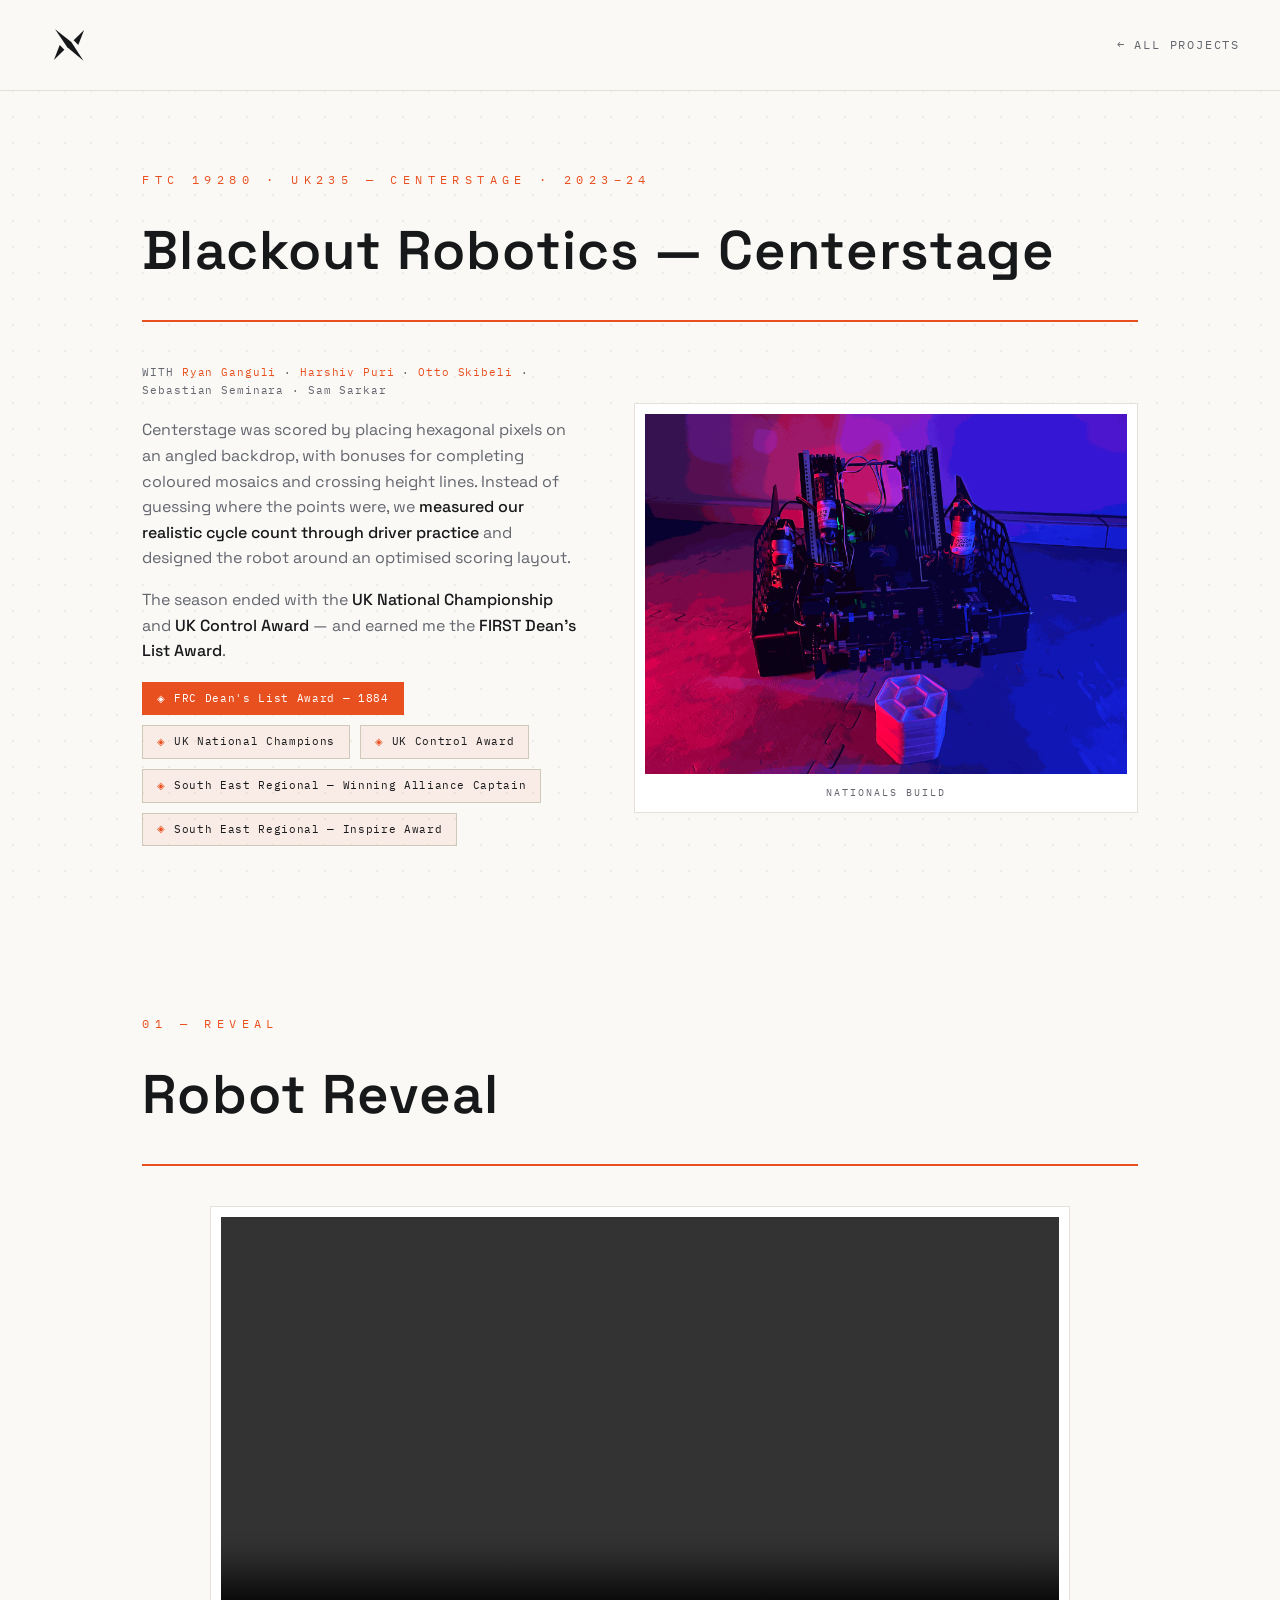
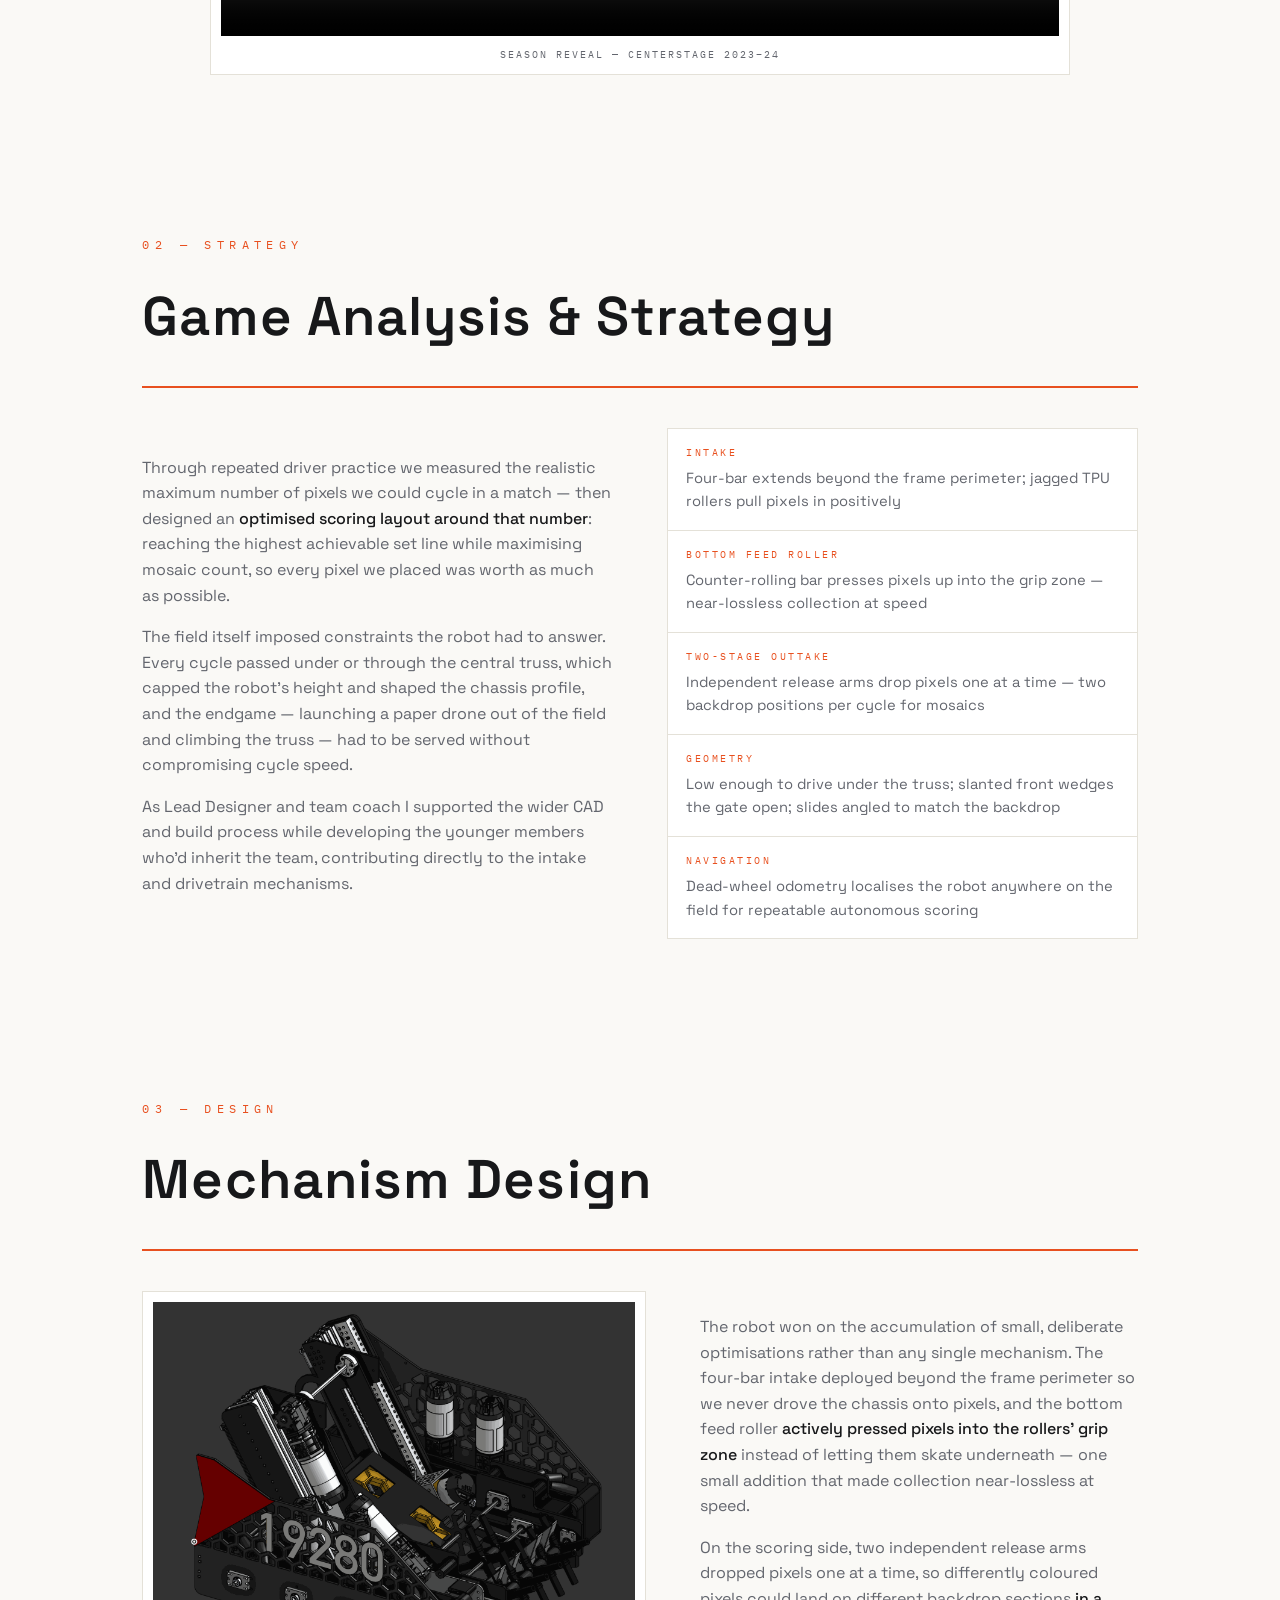
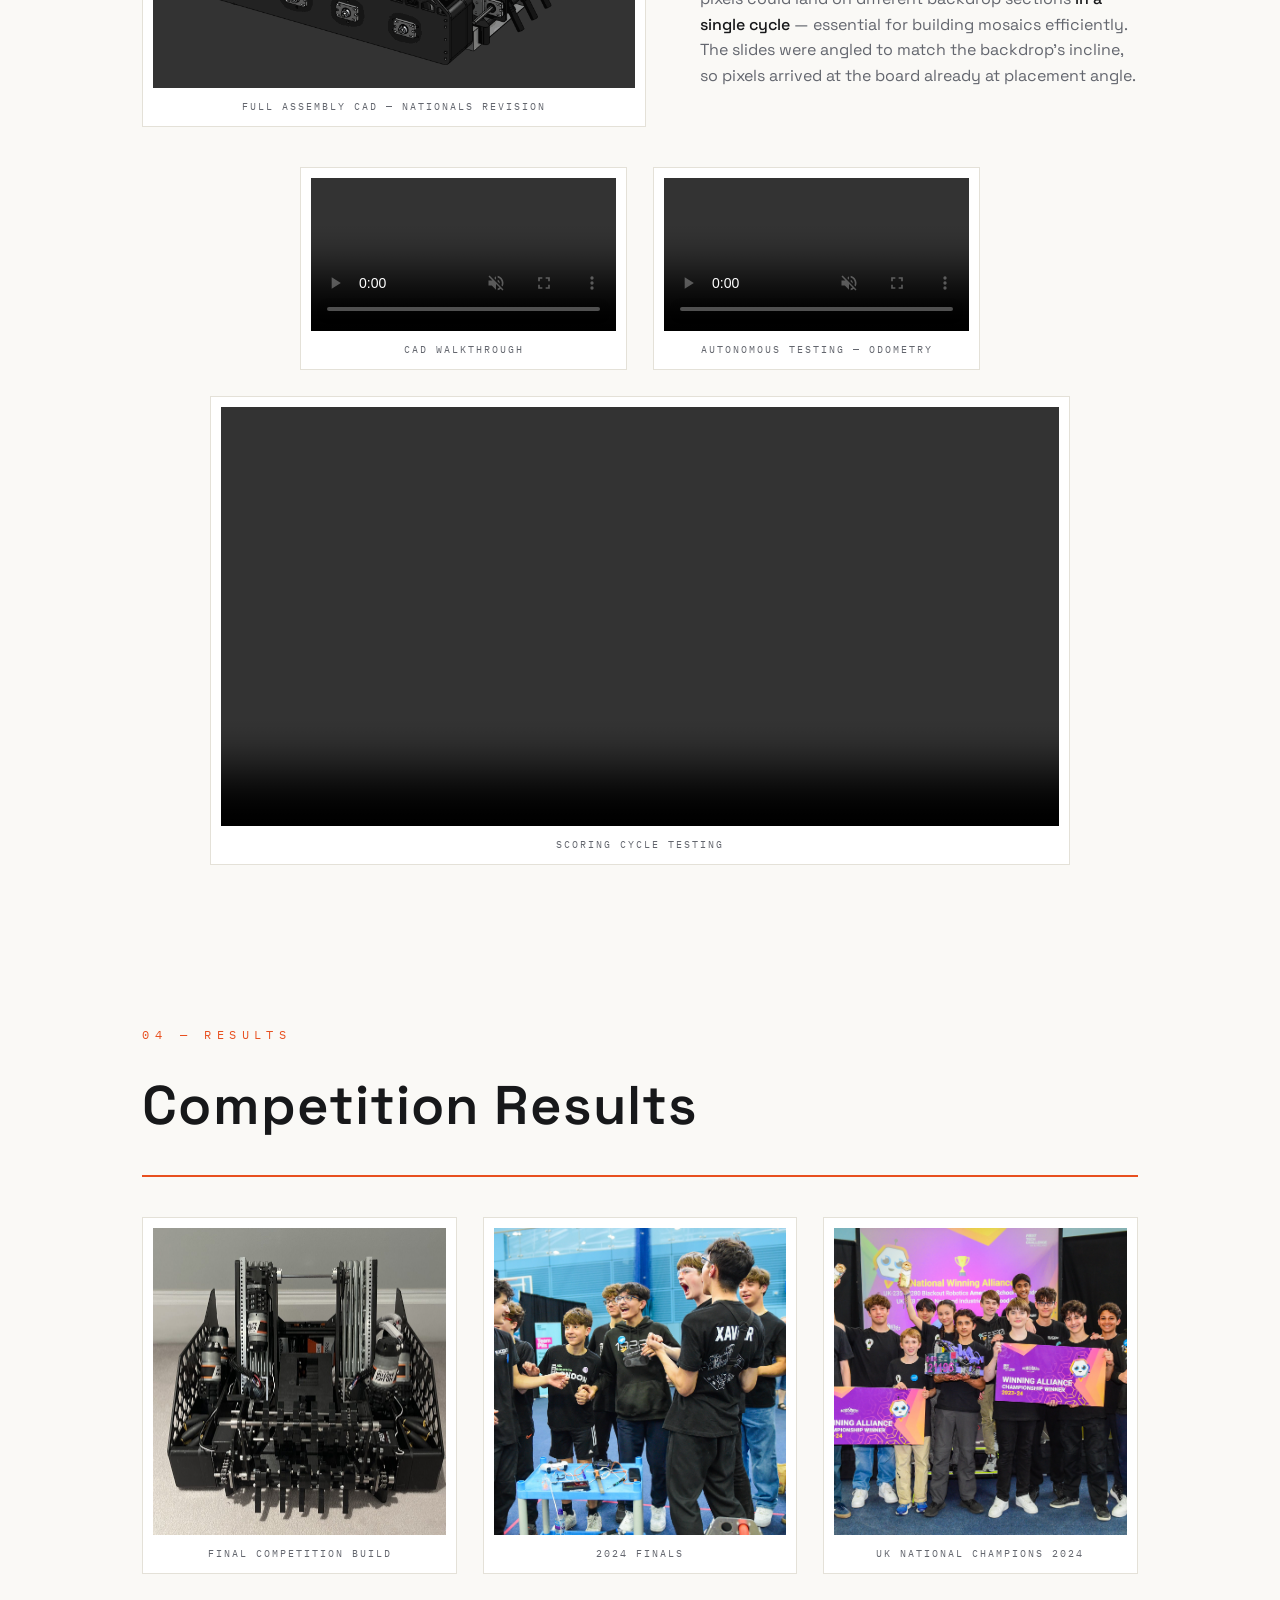
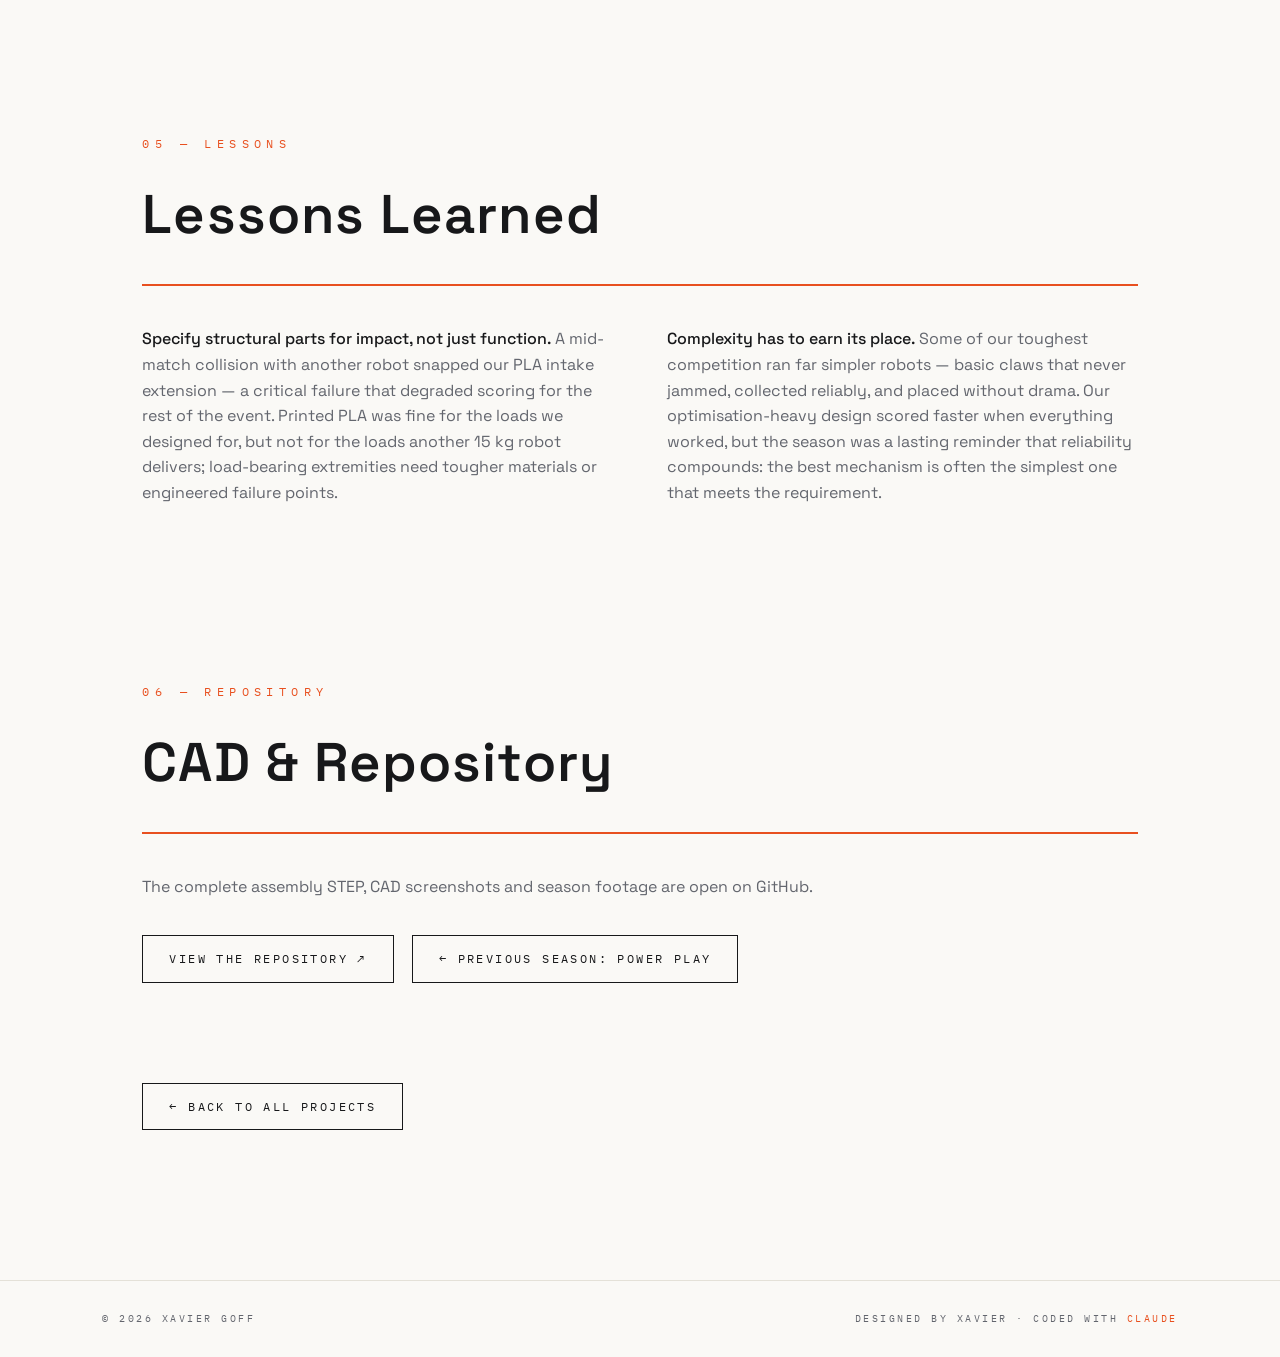
==== commit 5f259be2: "Add Electronics Car Race page, robot page fixes, lightbox, mobile fixes" ====
--- a/projects/blackout-centerstage.html
+++ b/projects/blackout-centerstage.html
@@ -8,7 +8,7 @@
 <link rel="preconnect" href="https://fonts.googleapis.com">
 <link rel="preconnect" href="https://fonts.gstatic.com" crossorigin>
 <link href="https://fonts.googleapis.com/css2?family=Space+Grotesk:wght@300;400;500;600;700&family=IBM+Plex+Mono:wght@300;400;500&display=swap" rel="stylesheet">
-<link rel="stylesheet" href="../styles.css?v=2">
+<link rel="stylesheet" href="../styles.css?v=3">
 <style>
 .case section{padding:80px 8vw;overflow-x:clip}
 .case section.case-hero{padding-top:170px}
@@ -40,6 +40,15 @@
 .rv-r{transform:translateX(46px)}
 .in .rv,.in .rv-l,.in .rv-r{opacity:1;transform:none}
 .in .dl1{transition-delay:.15s}.in .dl2{transition-delay:.3s}.in .dl3{transition-delay:.45s}
+
+/* lightbox: click any image to expand */
+.case figure img{cursor:zoom-in}
+.lightbox{position:fixed;inset:0;z-index:300;background:rgba(23,24,26,.92);display:flex;align-items:center;justify-content:center;padding:4vh 4vw;cursor:zoom-out;opacity:0;pointer-events:none;transition:opacity .3s ease}
+.lightbox.open{opacity:1;pointer-events:auto}
+.lightbox img{max-width:100%;max-height:100%;object-fit:contain;background:#fff;padding:8px;border:1px solid var(--line)}
+
+.repo-link.ml2{margin-left:14px}
+@media(max-width:640px){.repo-link.ml2{margin-left:0}}
 </style>
 </head>
 <body>
@@ -187,7 +196,7 @@
   <div class="rule" style="transform:scaleX(1)"></div>
   <p class="rv dl1" style="max-width:760px">The complete assembly STEP, CAD screenshots and season footage are open on GitHub.</p>
   <a class="repo-link rv dl2" href="https://github.com/XavierGoff/blackout-2024-robot-cad" target="_blank" rel="noopener">View the repository ↗</a>
-  <a class="repo-link rv dl2" href="blackout-power-play.html" style="margin-left:14px">← Previous season: Power Play</a>
+  <a class="repo-link ml2 rv dl2" href="blackout-power-play.html">← Previous season: Power Play</a>
 </section>
 
 </div>
@@ -205,5 +214,18 @@
 }, { threshold: 0, rootMargin: '0px 0px -12% 0px' });
 document.querySelectorAll('section.watch').forEach(s => io.observe(s));
 </script>
+<script>
+(() => {
+  const lb = document.createElement('div');
+  lb.className = 'lightbox';
+  lb.innerHTML = '<img alt="">';
+  document.body.appendChild(lb);
+  const lbImg = lb.querySelector('img');
+  document.querySelectorAll('.case figure img').forEach(im => {
+    im.addEventListener('click', () => { lbImg.src = im.src; lb.classList.add('open'); });
+  });
+  lb.addEventListener('click', () => lb.classList.remove('open'));
+})();
+</script>
 </body>
 </html>
--- a/styles.css
+++ b/styles.css
@@ -341,8 +341,8 @@
   transform:scale(.99);
   transition:opacity 1.15s cubic-bezier(.25,.1,.25,1), transform 1.15s cubic-bezier(.25,.1,.25,1);
 }
-.proj-img:hover .hover-img{opacity:1;transform:scale(1)}
-.proj-img:hover .base-img{opacity:0}
+.proj:hover .proj-img .hover-img{opacity:1;transform:scale(1)}
+.proj:hover .proj-img .base-img{opacity:0}
 
 /* ---------- highlighted personal award ---------- */
 .award.special{background:var(--accent);border-color:var(--accent);color:#fff}
@@ -370,14 +370,14 @@
   transform-origin:bottom center;
   transition:opacity 1.1s cubic-bezier(.25,.1,.25,1), transform 1.1s cubic-bezier(.25,.1,.25,1);
 }
-.proj-img.expand:hover .base-img{opacity:0;transform:scale(.92)}   /* zooms out as it hands over */
+.proj:hover .proj-img.expand .base-img{opacity:0;transform:scale(.92)}   /* zooms out as it hands over */
 .proj-img.expand .hover-img{
   position:absolute;inset:0;width:100%;height:100%;object-fit:contain;
   transform-origin:bottom center;
   transform:scale(.78);opacity:0;
   transition:opacity 1.1s cubic-bezier(.25,.1,.25,1), transform 1.1s cubic-bezier(.25,.1,.25,1);
 }
-.proj-img.expand:hover .hover-img{opacity:1;transform:scale(1)}    /* grows up from the base */
+.proj:hover .proj-img.expand .hover-img{opacity:1;transform:scale(1)}    /* grows up from the base */
 
 /* ---------- nav projects dropdown ---------- */
 .nav-drop{position:relative;display:flex;align-items:center}
@@ -417,3 +417,9 @@
 
 /* instantly snap reveals to hidden (used when replaying section entrances) */
 .no-anim .reveal, .no-anim .rule{transition:none !important}
+
+/* ---------- about stats: phone layout ---------- */
+@media(max-width:640px){
+  .spec-sheet{grid-template-columns:1fr 1fr}
+  .spec:first-child{grid-column:1/-1}
+}
